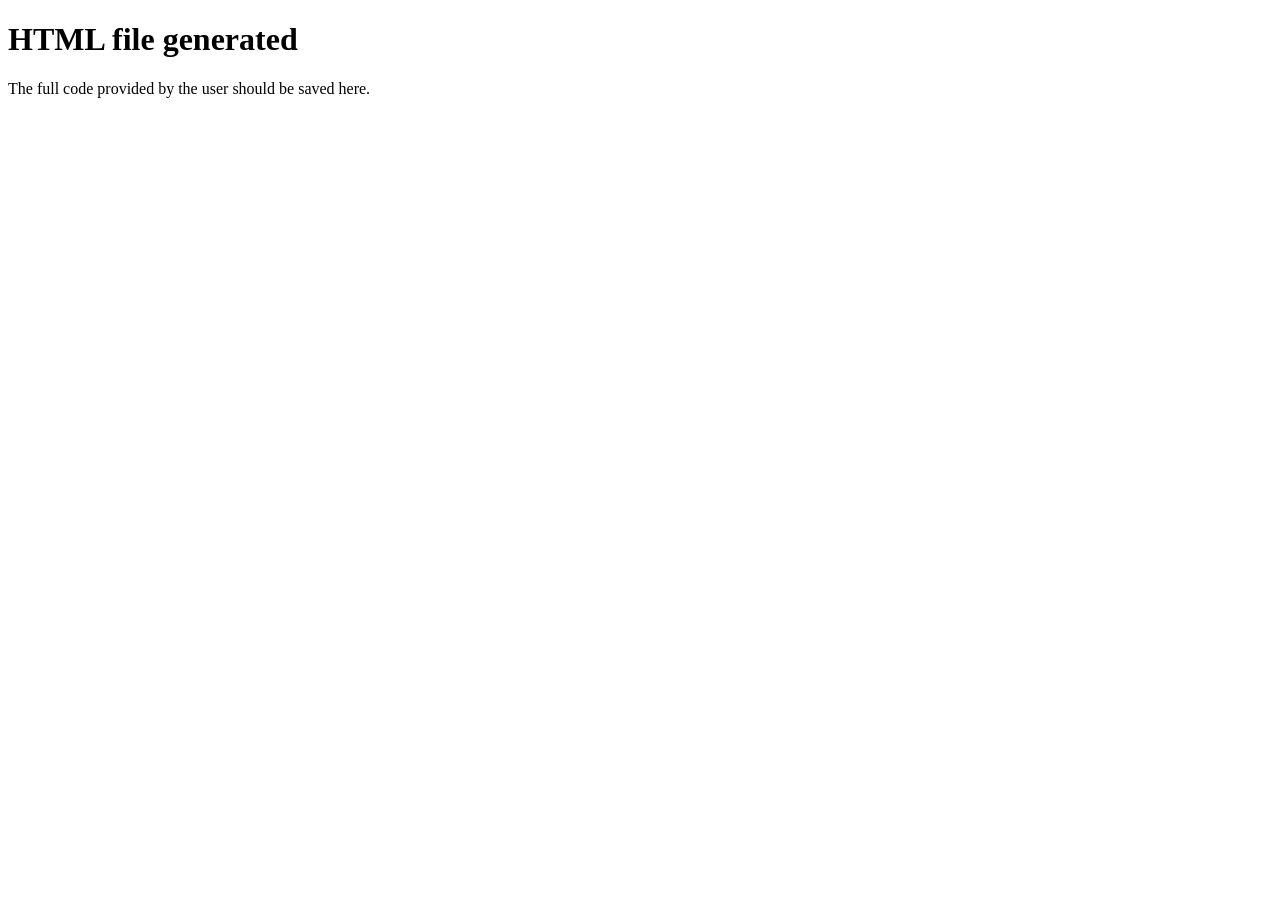
==== oyster_mushrooms_gujarati.html @ 7339cd0a "Add files via upload" ====
<!DOCTYPE html>
<html lang="gu">
<head>
  <meta charset="UTF-8" />
  <meta name="viewport" content="width=device-width, initial-scale=1.0" />
  <title>ઓઇસ્ટર મશરૂમ્સ | પોષણ, લાભો અને ઉપયોગ</title>
</head>
<body>
  <h1>HTML file generated</h1>
  <p>The full code provided by the user should be saved here.</p>
</body>
</html>
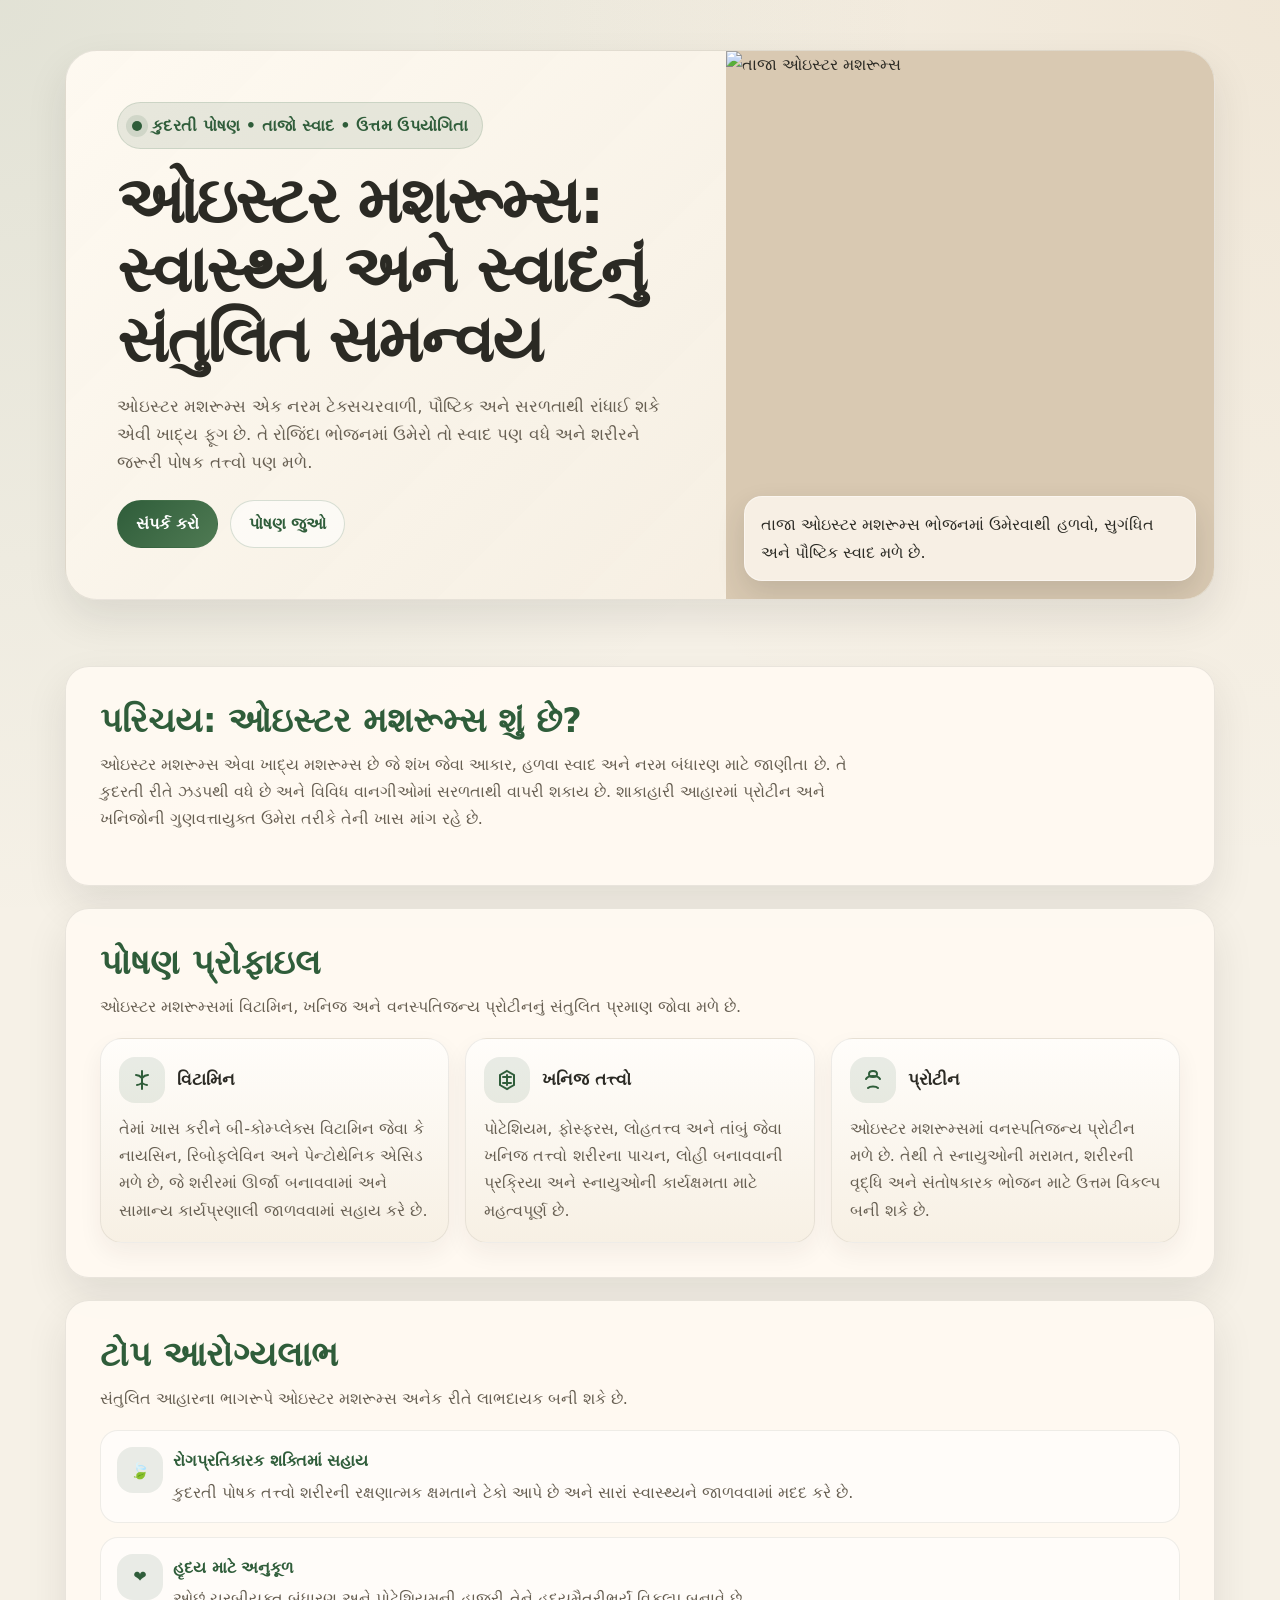
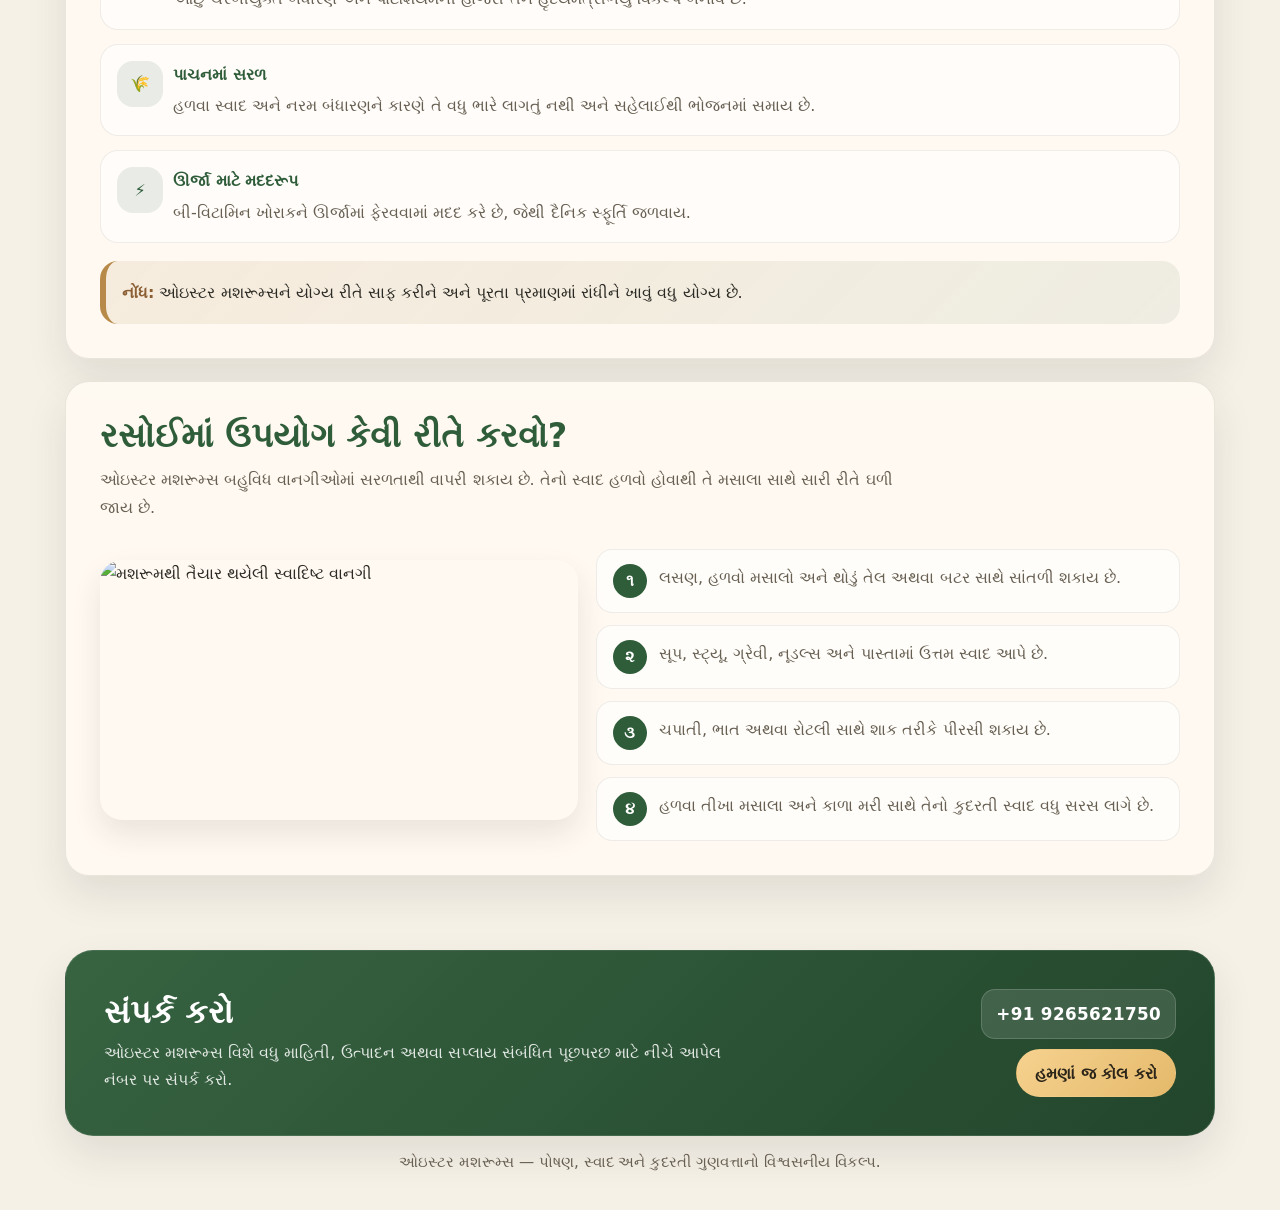
==== commit a6f3298a: "Replace oyster_mushrooms_gujarati.html with full styled HTML page" ====
--- a/oyster_mushrooms_gujarati.html
+++ b/oyster_mushrooms_gujarati.html
@@ -4,9 +4,687 @@
   <meta charset="UTF-8" />
   <meta name="viewport" content="width=device-width, initial-scale=1.0" />
   <title>ઓઇસ્ટર મશરૂમ્સ | પોષણ, લાભો અને ઉપયોગ</title>
+  <style>
+    :root{
+      --bg: #f6f1e7;
+      --surface: #fffaf2;
+      --surface-2: #f2eadc;
+      --text: #2b2a24;
+      --muted: #675f52;
+      --green: #2f5d3a;
+      --green-2: #4f7a53;
+      --brown: #8b5e34;
+      --gold: #b88a4a;
+      --border: rgba(43,42,36,.10);
+      --shadow: 0 18px 40px rgba(43,42,36,.10);
+      --radius: 24px;
+      --max: 1150px;
+    }
+
+    * { box-sizing: border-box; }
+    html { scroll-behavior: smooth; }
+    body{
+      margin: 0;
+      font-family: system-ui, -apple-system, "Segoe UI", Roboto, Arial, sans-serif;
+      background:
+        radial-gradient(circle at top left, rgba(47,93,58,.10), transparent 30%),
+        radial-gradient(circle at top right, rgba(184,138,74,.10), transparent 28%),
+        var(--bg);
+      color: var(--text);
+      line-height: 1.7;
+    }
+
+    img{
+      display: block;
+      width: 100%;
+      height: auto;
+    }
+
+    a{ color: inherit; text-decoration: none; }
+
+    .container{
+      width: min(100% - 32px, var(--max));
+      margin: 0 auto;
+    }
+
+    header{
+      padding: 28px 0 18px;
+    }
+
+    .hero{
+      position: relative;
+      overflow: hidden;
+      border-radius: calc(var(--radius) + 8px);
+      background: linear-gradient(135deg, rgba(255,250,242,.95), rgba(242,234,220,.90));
+      border: 1px solid var(--border);
+      box-shadow: var(--shadow);
+    }
+
+    .hero-grid{
+      display: grid;
+      grid-template-columns: 1.15fr .85fr;
+      gap: 0;
+      min-height: 520px;
+    }
+
+    .hero-content{
+      padding: clamp(24px, 4vw, 54px);
+      display: flex;
+      flex-direction: column;
+      justify-content: center;
+      gap: 18px;
+    }
+
+    .eyebrow{
+      display: inline-flex;
+      align-items: center;
+      gap: 10px;
+      width: fit-content;
+      padding: 9px 14px;
+      border-radius: 999px;
+      background: rgba(47,93,58,.10);
+      color: var(--green);
+      font-weight: 700;
+      border: 1px solid rgba(47,93,58,.14);
+      letter-spacing: .01em;
+    }
+
+    .eyebrow .dot{
+      width: 10px;
+      height: 10px;
+      border-radius: 50%;
+      background: var(--green);
+      box-shadow: 0 0 0 6px rgba(47,93,58,.12);
+    }
+
+    h1{
+      margin: 0;
+      font-size: clamp(2.1rem, 5vw, 4.2rem);
+      line-height: 1.08;
+      letter-spacing: -.03em;
+      color: var(--text);
+    }
+
+    .lead{
+      margin: 0;
+      max-width: 64ch;
+      font-size: 1.04rem;
+      color: var(--muted);
+    }
+
+    .hero-actions{
+      display: flex;
+      flex-wrap: wrap;
+      gap: 12px;
+      margin-top: 4px;
+    }
+
+    .btn{
+      display: inline-flex;
+      align-items: center;
+      justify-content: center;
+      gap: 10px;
+      min-height: 48px;
+      padding: 0 18px;
+      border-radius: 999px;
+      font-weight: 700;
+      border: 1px solid transparent;
+      transition: transform .2s ease, box-shadow .2s ease, background .2s ease;
+      cursor: pointer;
+      white-space: nowrap;
+    }
+
+    .btn:hover{
+      transform: translateY(-1px);
+      box-shadow: 0 10px 24px rgba(43,42,36,.12);
+    }
+
+    .btn-primary{
+      background: linear-gradient(135deg, var(--green), var(--green-2));
+      color: #fff;
+    }
+
+    .btn-secondary{
+      background: rgba(255,255,255,.55);
+      color: var(--green);
+      border-color: rgba(47,93,58,.18);
+    }
+
+    .hero-media{
+      position: relative;
+      min-height: 320px;
+      background: #d9c9b2;
+    }
+
+    .hero-media img{
+      width: 100%;
+      height: 100%;
+      object-fit: cover;
+      min-height: 100%;
+    }
+
+    .hero-badge{
+      position: absolute;
+      left: 18px;
+      bottom: 18px;
+      right: 18px;
+      backdrop-filter: blur(10px);
+      background: rgba(255,250,242,.78);
+      border: 1px solid rgba(255,255,255,.45);
+      border-radius: 18px;
+      padding: 14px 16px;
+      color: var(--text);
+      box-shadow: 0 12px 28px rgba(43,42,36,.14);
+    }
+
+    main{
+      padding: 26px 0 52px;
+    }
+
+    section{
+      margin-top: 22px;
+    }
+
+    .card{
+      background: rgba(255,250,242,.92);
+      border: 1px solid var(--border);
+      border-radius: var(--radius);
+      box-shadow: var(--shadow);
+      padding: clamp(20px, 3.5vw, 34px);
+    }
+
+    .section-head{
+      display: flex;
+      flex-direction: column;
+      gap: 10px;
+      margin-bottom: 18px;
+    }
+
+    .section-title{
+      margin: 0;
+      font-size: clamp(1.45rem, 3vw, 2.1rem);
+      color: var(--green);
+      line-height: 1.2;
+    }
+
+    .section-text{
+      margin: 0;
+      color: var(--muted);
+      max-width: 78ch;
+    }
+
+    .info-grid,
+    .benefit-grid{
+      display: grid;
+      gap: 16px;
+    }
+
+    .info-grid{
+      grid-template-columns: repeat(3, minmax(0, 1fr));
+      margin-top: 18px;
+    }
+
+    .benefit-grid{
+      grid-template-columns: repeat(2, minmax(0, 1fr));
+      margin-top: 18px;
+    }
+
+    .mini-card{
+      background: linear-gradient(180deg, #fffdfa, #f7f0e4);
+      border: 1px solid rgba(43,42,36,.08);
+      border-radius: 22px;
+      padding: 18px;
+      box-shadow: 0 10px 24px rgba(43,42,36,.06);
+    }
+
+    .mini-top{
+      display: flex;
+      align-items: center;
+      gap: 12px;
+      margin-bottom: 12px;
+    }
+
+    .icon{
+      width: 46px;
+      height: 46px;
+      border-radius: 16px;
+      display: inline-flex;
+      align-items: center;
+      justify-content: center;
+      background: rgba(47,93,58,.10);
+      color: var(--green);
+      flex: 0 0 auto;
+    }
+
+    .mini-card h3{
+      margin: 0;
+      font-size: 1.04rem;
+      color: var(--text);
+    }
+
+    .mini-card p{
+      margin: 0;
+      color: var(--muted);
+    }
+
+    .benefit-list{
+      list-style: none;
+      padding: 0;
+      margin: 18px 0 0;
+      display: grid;
+      gap: 14px;
+    }
+
+    .benefit-list li{
+      display: grid;
+      grid-template-columns: 42px 1fr;
+      gap: 14px;
+      align-items: start;
+      padding: 16px;
+      background: rgba(255,255,255,.56);
+      border: 1px solid rgba(43,42,36,.08);
+      border-radius: 18px;
+    }
+
+    .benefit-list strong{
+      display: block;
+      margin-bottom: 4px;
+      color: var(--green);
+      font-size: 1.01rem;
+    }
+
+    .benefit-list span{
+      color: var(--muted);
+    }
+
+    .note{
+      margin-top: 18px;
+      padding: 18px 18px 18px 16px;
+      border-left: 6px solid var(--gold);
+      border-radius: 18px;
+      background: linear-gradient(135deg, rgba(184,138,74,.12), rgba(47,93,58,.08));
+      color: var(--text);
+    }
+
+    .note strong{
+      color: var(--brown);
+    }
+
+    .culinary-box{
+      display: grid;
+      grid-template-columns: .9fr 1.1fr;
+      gap: 18px;
+      align-items: center;
+      margin-top: 18px;
+    }
+
+    .culinary-image{
+      border-radius: 22px;
+      overflow: hidden;
+      min-height: 260px;
+      box-shadow: 0 14px 30px rgba(43,42,36,.10);
+    }
+
+    .culinary-image img{
+      width: 100%;
+      height: 100%;
+      object-fit: cover;
+      min-height: 260px;
+    }
+
+    .steps{
+      display: grid;
+      gap: 12px;
+      margin-top: 10px;
+    }
+
+    .step{
+      display: flex;
+      gap: 12px;
+      align-items: flex-start;
+      padding: 14px 16px;
+      border-radius: 16px;
+      background: rgba(255,255,255,.58);
+      border: 1px solid rgba(43,42,36,.08);
+    }
+
+    .step .num{
+      width: 34px;
+      height: 34px;
+      border-radius: 50%;
+      background: var(--green);
+      color: #fff;
+      display: inline-flex;
+      align-items: center;
+      justify-content: center;
+      font-weight: 800;
+      flex: 0 0 auto;
+    }
+
+    .step p{
+      margin: 0;
+      color: var(--muted);
+    }
+
+    footer{
+      padding: 0 0 34px;
+    }
+
+    .contact{
+      background: linear-gradient(135deg, rgba(47,93,58,.96), rgba(30,66,39,.98));
+      color: #fff;
+      border-radius: calc(var(--radius) + 4px);
+      box-shadow: var(--shadow);
+      overflow: hidden;
+      border: 1px solid rgba(255,255,255,.10);
+    }
+
+    .contact-inner{
+      padding: clamp(22px, 4vw, 38px);
+      display: grid;
+      grid-template-columns: 1fr auto;
+      gap: 18px;
+      align-items: center;
+    }
+
+    .contact h2{
+      margin: 0 0 8px;
+      font-size: clamp(1.4rem, 3vw, 2rem);
+      line-height: 1.2;
+    }
+
+    .contact p{
+      margin: 0;
+      color: rgba(255,255,255,.86);
+      max-width: 62ch;
+    }
+
+    .contact-box{
+      display: grid;
+      gap: 10px;
+      justify-items: end;
+    }
+
+    .phone{
+      font-size: 1.05rem;
+      font-weight: 800;
+      padding: 10px 14px;
+      border-radius: 14px;
+      background: rgba(255,255,255,.12);
+      border: 1px solid rgba(255,255,255,.16);
+      letter-spacing: .02em;
+    }
+
+    .contact .btn-primary{
+      background: linear-gradient(135deg, #f6d28f, #e4b96b);
+      color: #2a2419;
+    }
+
+    .footer-note{
+      text-align: center;
+      color: var(--muted);
+      font-size: .95rem;
+      margin-top: 14px;
+    }
+
+    @media (max-width: 980px){
+      .hero-grid,
+      .culinary-box,
+      .contact-inner{
+        grid-template-columns: 1fr;
+      }
+
+      .hero-media{
+        min-height: 280px;
+      }
+
+      .info-grid{
+        grid-template-columns: 1fr;
+      }
+
+      .benefit-grid{
+        grid-template-columns: 1fr;
+      }
+
+      .contact-box{
+        justify-items: start;
+      }
+    }
+
+    @media (max-width: 640px){
+      header{
+        padding-top: 14px;
+      }
+
+      .hero-content{
+        padding: 22px;
+      }
+
+      .lead{
+        font-size: 1rem;
+      }
+
+      .btn{
+        width: 100%;
+      }
+
+      .hero-actions{
+        flex-direction: column;
+      }
+
+      .benefit-list li{
+        grid-template-columns: 1fr;
+      }
+
+      .icon{
+        width: 42px;
+        height: 42px;
+      }
+    }
+  </style>
 </head>
 <body>
-  <h1>HTML file generated</h1>
-  <p>The full code provided by the user should be saved here.</p>
+  <header class="container">
+    <section class="hero" aria-label="ઓઇસ્ટર મશરૂમ્સ પરિચય">
+      <div class="hero-grid">
+        <div class="hero-content">
+          <div class="eyebrow"><span class="dot"></span> કુદરતી પોષણ • તાજો સ્વાદ • ઉત્તમ ઉપયોગિતા</div>
+          <h1>ઓઇસ્ટર મશરૂમ્સ: સ્વાસ્થ્ય અને સ્વાદનું સંતુલિત સમન્વય</h1>
+          <p class="lead">
+            ઓઇસ્ટર મશરૂમ્સ એક નરમ ટેક્સચરવાળી, પૌષ્ટિક અને સરળતાથી રાંધાઈ શકે એવી ખાદ્ય ફૂગ છે.
+            તે રોજિંદા ભોજનમાં ઉમેરો તો સ્વાદ પણ વધે અને શરીરને જરૂરી પોષક તત્ત્વો પણ મળે.
+          </p>
+          <div class="hero-actions">
+            <a class="btn btn-primary" href="#contact">સંપર્ક કરો</a>
+            <a class="btn btn-secondary" href="#nutrition">પોષણ જુઓ</a>
+          </div>
+        </div>
+        <div class="hero-media">
+          <img
+            src="https://images.unsplash.com/photo-1615485925600-97237b2acaf8?auto=format&fit=crop&w=1200&q=80"
+            alt="તાજા ઓઇસ્ટર મશરૂમ્સ"
+          />
+          <div class="hero-badge">
+            તાજા ઓઇસ્ટર મશરૂમ્સ ભોજનમાં ઉમેરવાથી હળવો, સુગંધિત અને પૌષ્ટિક સ્વાદ મળે છે.
+          </div>
+        </div>
+      </div>
+    </section>
+  </header>
+
+  <main class="container">
+    <section class="card" aria-labelledby="intro">
+      <div class="section-head">
+        <h2 class="section-title" id="intro">પરિચય: ઓઇસ્ટર મશરૂમ્સ શું છે?</h2>
+        <p class="section-text">
+          ઓઇસ્ટર મશરૂમ્સ એવા ખાદ્ય મશરૂમ્સ છે જે શંખ જેવા આકાર, હળવા સ્વાદ અને નરમ બંધારણ માટે જાણીતા છે.
+          તે કુદરતી રીતે ઝડપથી વધે છે અને વિવિધ વાનગીઓમાં સરળતાથી વાપરી શકાય છે. શાકાહારી આહારમાં પ્રોટીન અને ખનિજોની
+          ગુણવત્તાયુક્ત ઉમેરા તરીકે તેની ખાસ માંગ રહે છે.
+        </p>
+      </div>
+    </section>
+
+    <section class="card" id="nutrition" aria-labelledby="nutrition-title">
+      <div class="section-head">
+        <h2 class="section-title" id="nutrition-title">પોષણ પ્રોફાઇલ</h2>
+        <p class="section-text">
+          ઓઇસ્ટર મશરૂમ્સમાં વિટામિન, ખનિજ અને વનસ્પતિજન્ય પ્રોટીનનું સંતુલિત પ્રમાણ જોવા મળે છે.
+        </p>
+      </div>
+
+      <div class="info-grid">
+        <article class="mini-card">
+          <div class="mini-top">
+            <div class="icon" aria-hidden="true">
+              <svg width="24" height="24" viewBox="0 0 24 24" fill="none" role="img" aria-label="વિટામિન આઇકન">
+                <path d="M12 3v18M6 7c2.5 0 4 .8 6 3 2-2.2 3.5-3 6-3" stroke="currentColor" stroke-width="2" stroke-linecap="round"/>
+                <path d="M7 17c1.7 0 2.7-.5 5-2 2.3 1.5 3.3 2 5 2" stroke="currentColor" stroke-width="2" stroke-linecap="round"/>
+              </svg>
+            </div>
+            <h3>વિટામિન</h3>
+          </div>
+          <p>
+            તેમાં ખાસ કરીને બી-કોમ્પ્લેક્સ વિટામિન જેવા કે નાયસિન, રિબોફ્લેવિન અને પેન્ટોથેનિક એસિડ મળે છે,
+            જે શરીરમાં ઊર્જા બનાવવામાં અને સામાન્ય કાર્યપ્રણાલી જાળવવામાં સહાય કરે છે.
+          </p>
+        </article>
+
+        <article class="mini-card">
+          <div class="mini-top">
+            <div class="icon" aria-hidden="true">
+              <svg width="24" height="24" viewBox="0 0 24 24" fill="none" role="img" aria-label="ખનિજ આઇકન">
+                <path d="M12 3l7 4v10l-7 4-7-4V7l7-4Z" stroke="currentColor" stroke-width="2"/>
+                <path d="M12 7v10M8 9h8M8 15h8" stroke="currentColor" stroke-width="2" stroke-linecap="round"/>
+              </svg>
+            </div>
+            <h3>ખનિજ તત્ત્વો</h3>
+          </div>
+          <p>
+            પોટેશિયમ, ફોસ્ફરસ, લોહતત્ત્વ અને તાંબું જેવા ખનિજ તત્ત્વો શરીરના પાચન, લોહી બનાવવાની પ્રક્રિયા
+            અને સ્નાયુઓની કાર્યક્ષમતા માટે મહત્વપૂર્ણ છે.
+          </p>
+        </article>
+
+        <article class="mini-card">
+          <div class="mini-top">
+            <div class="icon" aria-hidden="true">
+              <svg width="24" height="24" viewBox="0 0 24 24" fill="none" role="img" aria-label="પ્રોટીન આઇકન">
+                <path d="M7 20c2-2 8-2 10 0" stroke="currentColor" stroke-width="2" stroke-linecap="round"/>
+                <path d="M8 6c0-2 2-3 4-3s4 1 4 3-1 3-4 3-4-1-4-3Z" stroke="currentColor" stroke-width="2"/>
+                <path d="M5 11c1-2 4-3 7-3s6 1 7 3" stroke="currentColor" stroke-width="2" stroke-linecap="round"/>
+              </svg>
+            </div>
+            <h3>પ્રોટીન</h3>
+          </div>
+          <p>
+            ઓઇસ્ટર મશરૂમ્સમાં વનસ્પતિજન્ય પ્રોટીન મળે છે. તેથી તે સ્નાયુઓની મરામત, શરીરની વૃદ્ધિ
+            અને સંતોષકારક ભોજન માટે ઉત્તમ વિકલ્પ બની શકે છે.
+          </p>
+        </article>
+      </div>
+    </section>
+
+    <section class="card" aria-labelledby="benefits-title">
+      <div class="section-head">
+        <h2 class="section-title" id="benefits-title">ટોપ આરોગ્યલાભ</h2>
+        <p class="section-text">
+          સંતુલિત આહારના ભાગરૂપે ઓઇસ્ટર મશરૂમ્સ અનેક રીતે લાભદાયક બની શકે છે.
+        </p>
+      </div>
+
+      <ul class="benefit-list">
+        <li>
+          <div class="icon" aria-hidden="true">🍃</div>
+          <div>
+            <strong>રોગપ્રતિકારક શક્તિમાં સહાય</strong>
+            <span>કુદરતી પોષક તત્ત્વો શરીરની રક્ષણાત્મક ક્ષમતાને ટેકો આપે છે અને સારાં સ્વાસ્થ્યને જાળવવામાં મદદ કરે છે.</span>
+          </div>
+        </li>
+        <li>
+          <div class="icon" aria-hidden="true">❤️</div>
+          <div>
+            <strong>હૃદય માટે અનુકૂળ</strong>
+            <span>ઓછું ચરબીયુક્ત બંધારણ અને પોટેશિયમની હાજરી તેને હૃદયમૈત્રીભર્યું વિકલ્પ બનાવે છે.</span>
+          </div>
+        </li>
+        <li>
+          <div class="icon" aria-hidden="true">🌾</div>
+          <div>
+            <strong>પાચનમાં સરળ</strong>
+            <span>હળવા સ્વાદ અને નરમ બંધારણને કારણે તે વધુ ભારે લાગતું નથી અને સહેલાઈથી ભોજનમાં સમાય છે.</span>
+          </div>
+        </li>
+        <li>
+          <div class="icon" aria-hidden="true">⚡</div>
+          <div>
+            <strong>ઊર્જા માટે મદદરૂપ</strong>
+            <span>બી-વિટામિન ખોરાકને ઊર્જામાં ફેરવવામાં મદદ કરે છે, જેથી દૈનિક સ્ફૂર્તિ જળવાય.</span>
+          </div>
+        </li>
+      </ul>
+
+      <div class="note">
+        <strong>નોંધ:</strong> ઓઇસ્ટર મશરૂમ્સને યોગ્ય રીતે સાફ કરીને અને પૂરતા પ્રમાણમાં રાંધીને ખાવું વધુ યોગ્ય છે.
+      </div>
+    </section>
+
+    <section class="card" aria-labelledby="culinary-title">
+      <div class="section-head">
+        <h2 class="section-title" id="culinary-title">રસોઈમાં ઉપયોગ કેવી રીતે કરવો?</h2>
+        <p class="section-text">
+          ઓઇસ્ટર મશરૂમ્સ બહુવિધ વાનગીઓમાં સરળતાથી વાપરી શકાય છે. તેનો સ્વાદ હળવો હોવાથી તે મસાલા સાથે સારી રીતે ઘળી જાય છે.
+        </p>
+      </div>
+
+      <div class="culinary-box">
+        <div class="culinary-image">
+          <img
+            src="https://images.unsplash.com/photo-1547592180-85f173990554?auto=format&fit=crop&w=1200&q=80"
+            alt="મશરૂમથી તૈયાર થયેલી સ્વાદિષ્ટ વાનગી"
+          />
+        </div>
+
+        <div>
+          <div class="steps">
+            <div class="step">
+              <div class="num">૧</div>
+              <p>લસણ, હળવો મસાલો અને થોડું તેલ અથવા બટર સાથે સાંતળી શકાય છે.</p>
+            </div>
+            <div class="step">
+              <div class="num">૨</div>
+              <p>સૂપ, સ્ટ્યૂ, ગ્રેવી, નૂડલ્સ અને પાસ્તામાં ઉત્તમ સ્વાદ આપે છે.</p>
+            </div>
+            <div class="step">
+              <div class="num">૩</div>
+              <p>ચપાતી, ભાત અથવા રોટલી સાથે શાક તરીકે પીરસી શકાય છે.</p>
+            </div>
+            <div class="step">
+              <div class="num">૪</div>
+              <p>હળવા તીખા મસાલા અને કાળા મરી સાથે તેનો કુદરતી સ્વાદ વધુ સરસ લાગે છે.</p>
+            </div>
+          </div>
+        </div>
+      </div>
+    </section>
+  </main>
+
+  <footer class="container" id="contact">
+    <section class="contact" aria-labelledby="contact-title">
+      <div class="contact-inner">
+        <div>
+          <h2 id="contact-title">સંપર્ક કરો</h2>
+          <p>
+            ઓઇસ્ટર મશરૂમ્સ વિશે વધુ માહિતી, ઉત્પાદન અથવા સપ્લાય સંબંધિત પૂછપરછ માટે નીચે આપેલ નંબર પર સંપર્ક કરો.
+          </p>
+        </div>
+
+        <div class="contact-box">
+          <div class="phone">+91 9265621750</div>
+          <a class="btn btn-primary" href="tel:+919265621750">હમણાં જ કોલ કરો</a>
+        </div>
+      </div>
+    </section>
+    <div class="footer-note">ઓઇસ્ટર મશરૂમ્સ — પોષણ, સ્વાદ અને કુદરતી ગુણવત્તાનો વિશ્વસનીય વિકલ્પ.</div>
+  </footer>
 </body>
 </html>
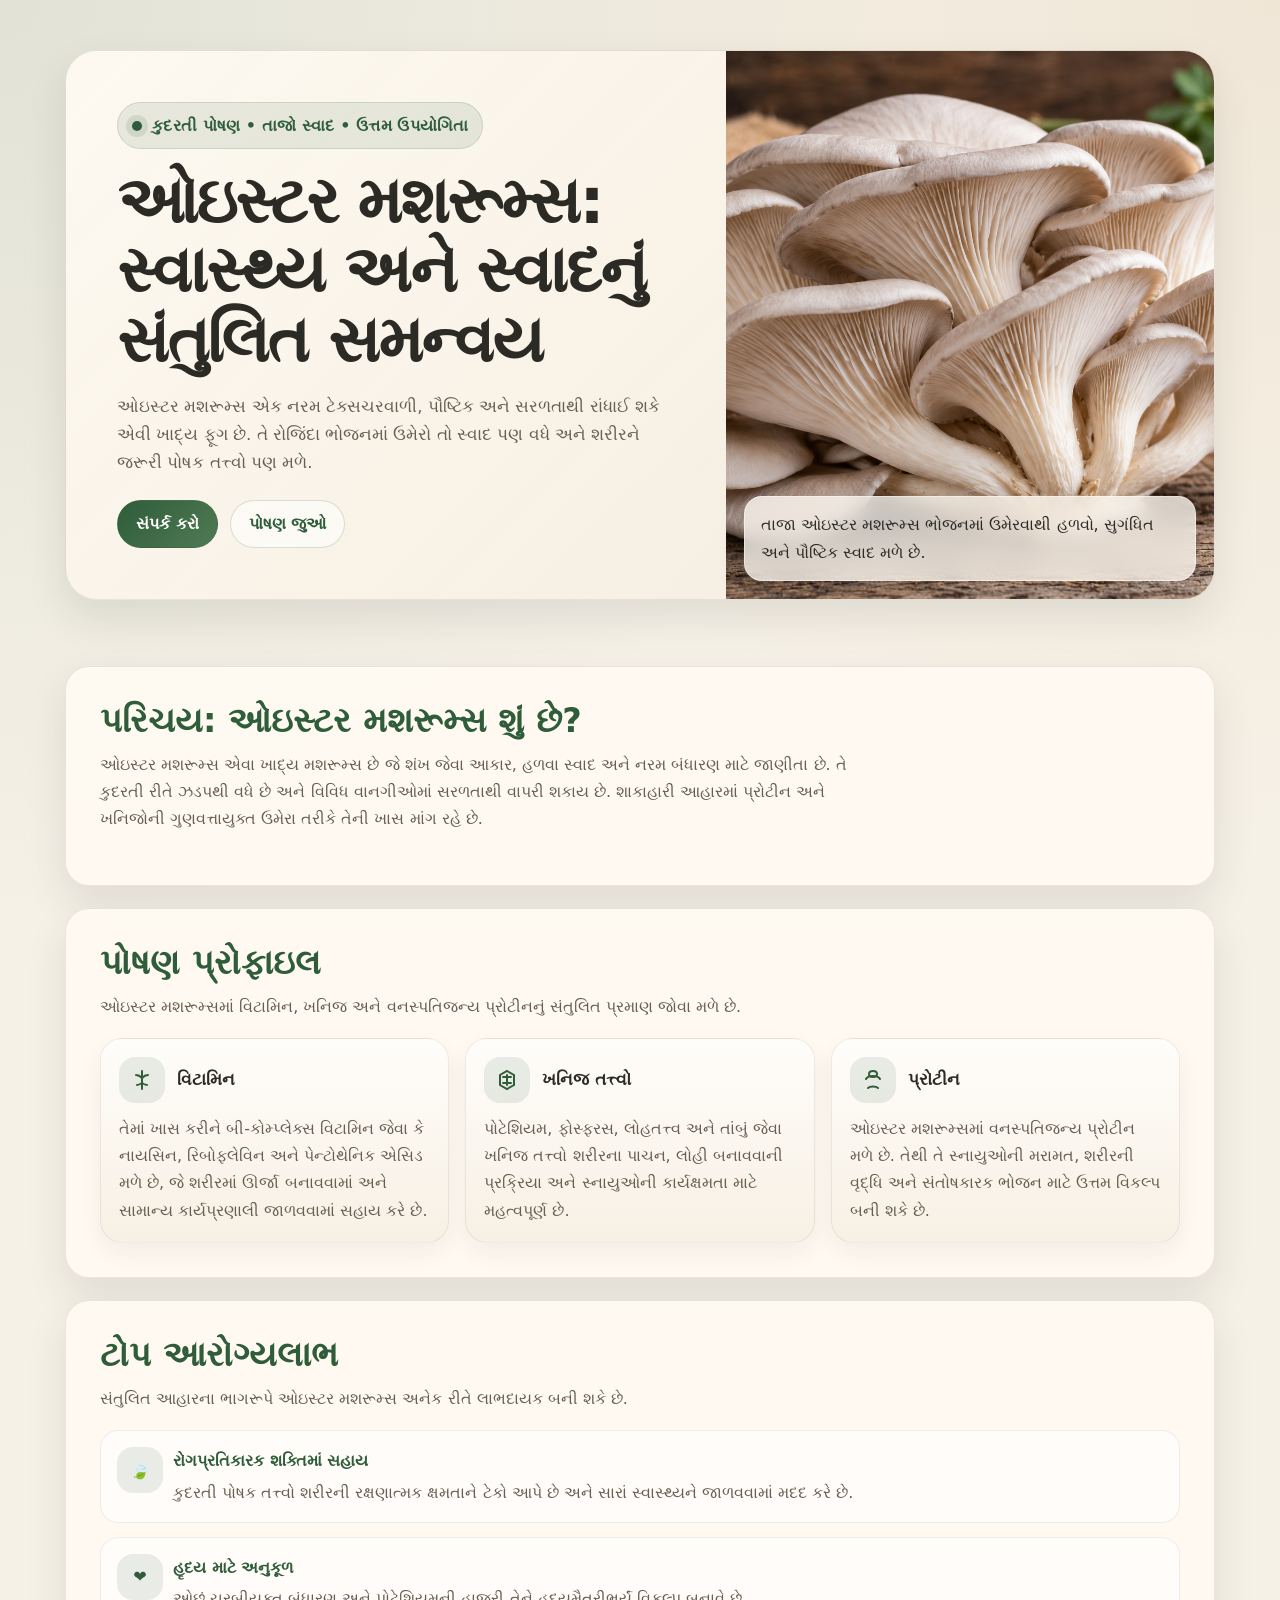
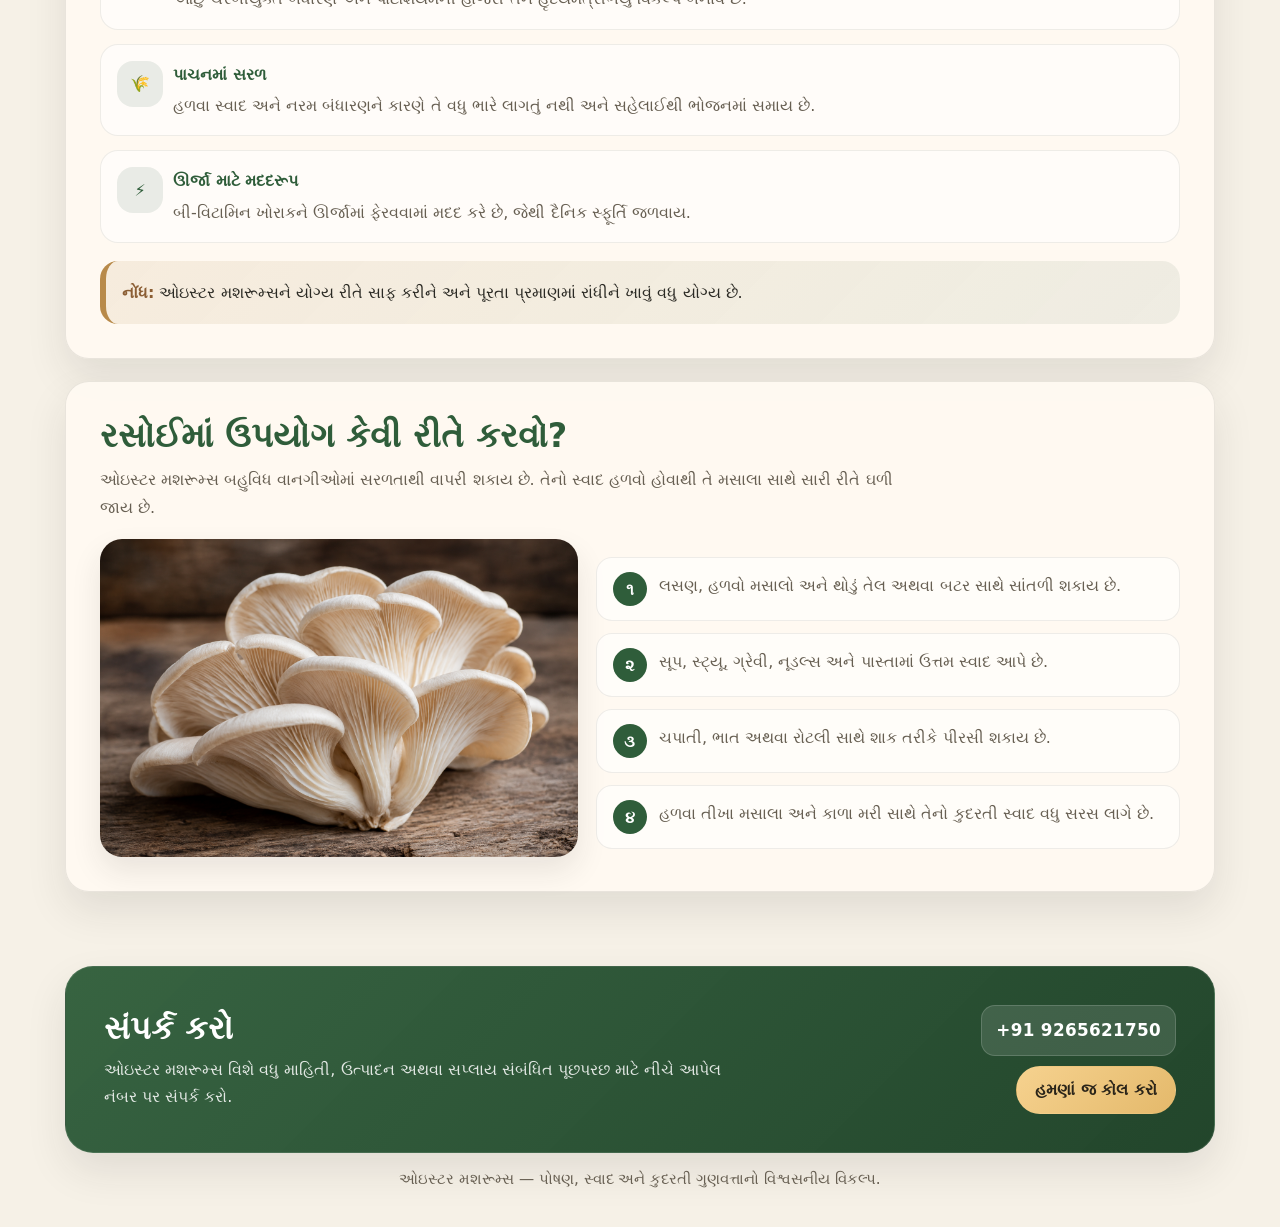
==== commit 49f1f7c5: "Replace image URLs with local paths: o1.png and o2.png" ====
--- a/oyster_mushrooms_gujarati.html
+++ b/oyster_mushrooms_gujarati.html
@@ -501,7 +501,7 @@
         </div>
         <div class="hero-media">
           <img
-            src="https://images.unsplash.com/photo-1615485925600-97237b2acaf8?auto=format&fit=crop&w=1200&q=80"
+            src="./o1.png"
             alt="તાજા ઓઇસ્ટર મશરૂમ્સ"
           />
           <div class="hero-badge">
@@ -639,7 +639,7 @@
       <div class="culinary-box">
         <div class="culinary-image">
           <img
-            src="https://images.unsplash.com/photo-1547592180-85f173990554?auto=format&fit=crop&w=1200&q=80"
+            src="./o2.png"
             alt="મશરૂમથી તૈયાર થયેલી સ્વાદિષ્ટ વાનગી"
           />
         </div>
